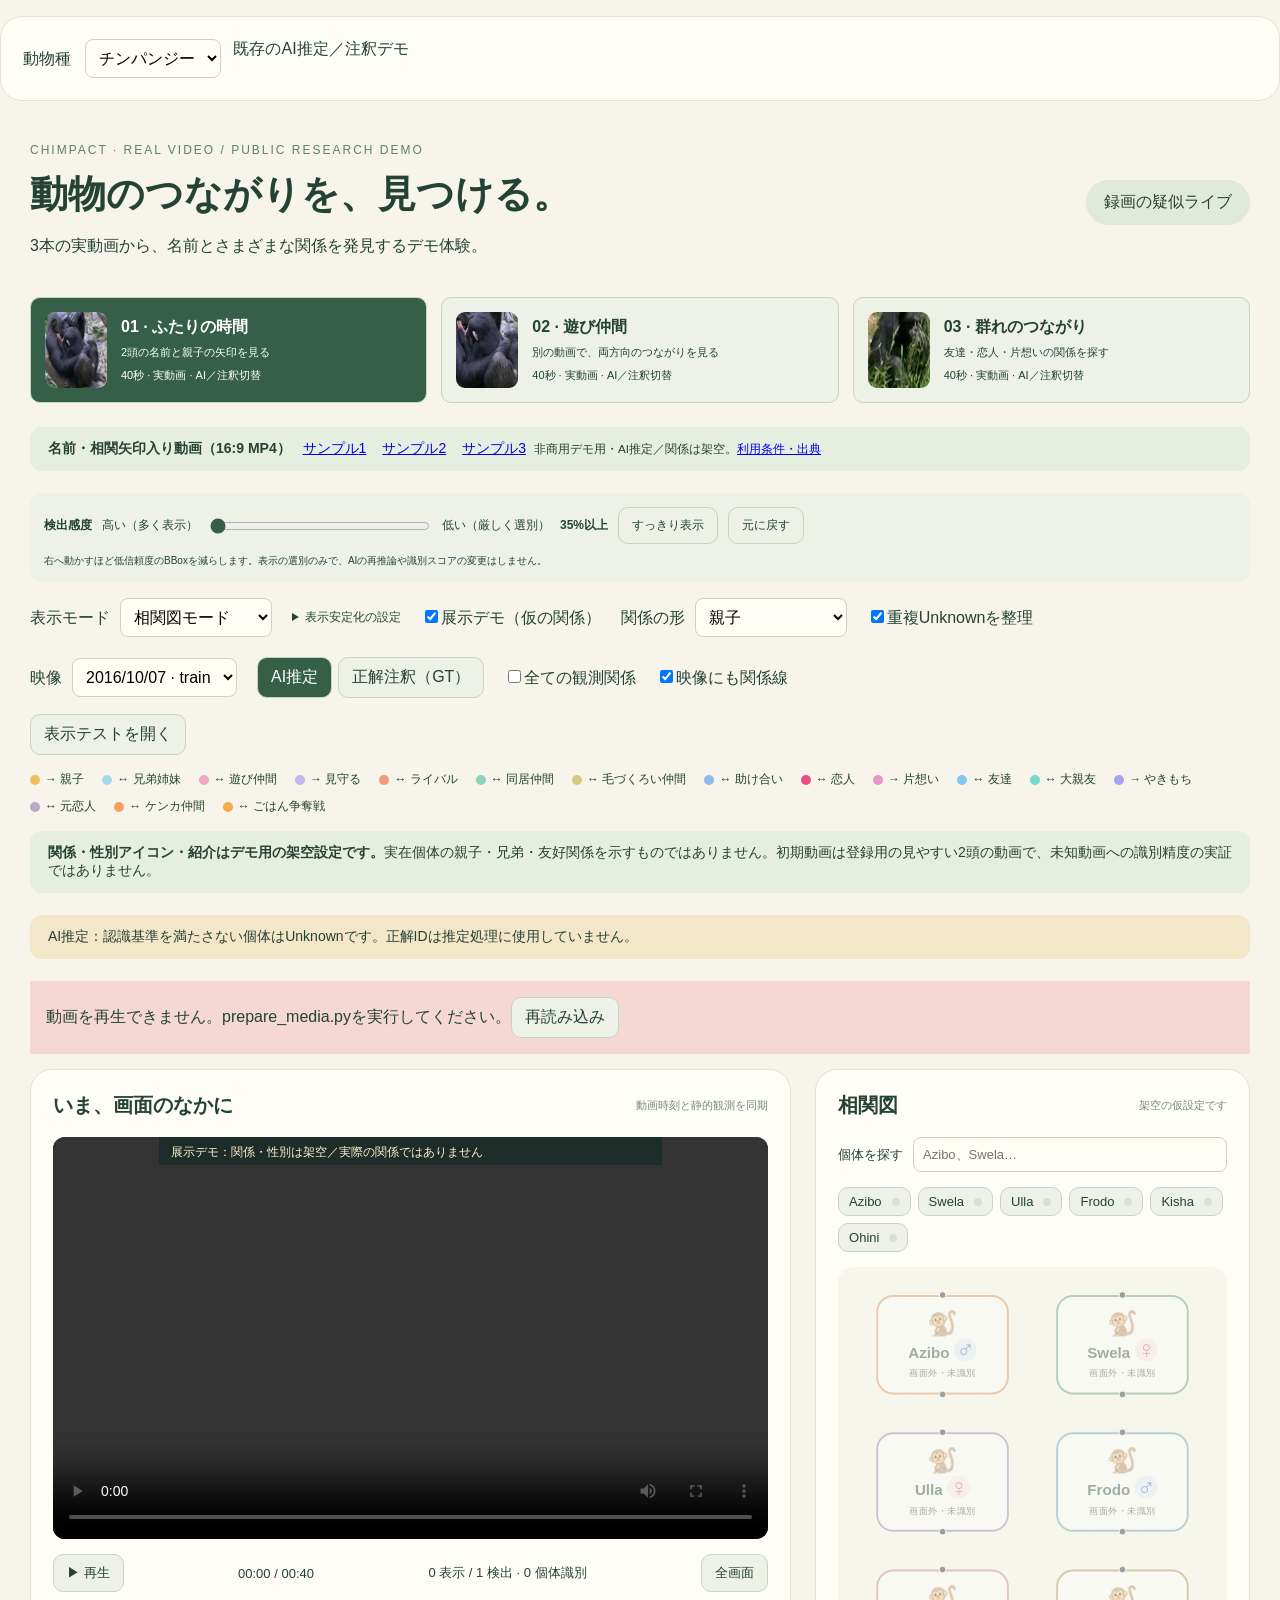
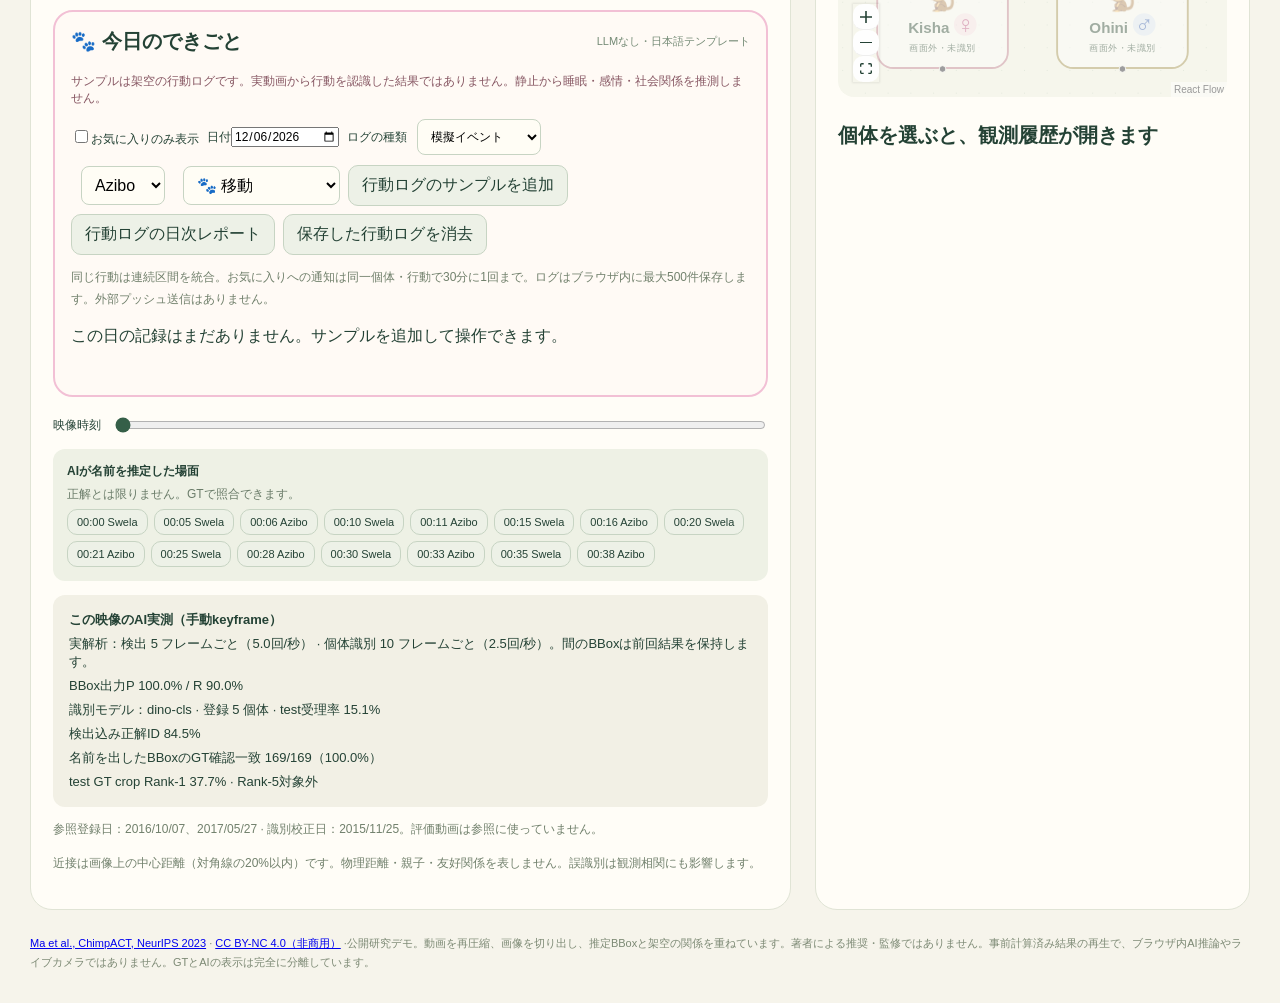
==== index.html @ 69ca7ba8 "codex(demo): add koi pigeon and pig ground-truth video viewers" ====
<!doctype html>
<html lang="ja">
  <head>
    <meta charset="UTF-8" />
    <meta name="viewport" content="width=device-width, initial-scale=1.0" />
    <title>動物のつながり — 実映像検証</title>
    <script type="module" crossorigin src="./assets/index-CNUSP3Yk.js"></script>
    <link rel="stylesheet" crossorigin href="./assets/index-DihalOqw.css">
  </head>
  <body>
    <div id="root"></div>
  </body>
</html>
---- assets/index-DihalOqw.css ----
.react-flow{direction:ltr;--xy-edge-stroke-default: #b1b1b7;--xy-edge-stroke-width-default: 1;--xy-edge-stroke-selected-default: #555;--xy-connectionline-stroke-default: #b1b1b7;--xy-connectionline-stroke-width-default: 1;--xy-attribution-background-color-default: rgba(255, 255, 255, .5);--xy-minimap-background-color-default: #fff;--xy-minimap-mask-background-color-default: rgba(240, 240, 240, .6);--xy-minimap-mask-stroke-color-default: transparent;--xy-minimap-mask-stroke-width-default: 1;--xy-minimap-node-background-color-default: #e2e2e2;--xy-minimap-node-stroke-color-default: transparent;--xy-minimap-node-stroke-width-default: 2;--xy-background-color-default: transparent;--xy-background-pattern-dots-color-default: #91919a;--xy-background-pattern-lines-color-default: #eee;--xy-background-pattern-cross-color-default: #e2e2e2;background-color:var(--xy-background-color, var(--xy-background-color-default));--xy-node-color-default: inherit;--xy-node-border-default: 1px solid #1a192b;--xy-node-background-color-default: #fff;--xy-node-group-background-color-default: rgba(240, 240, 240, .25);--xy-node-boxshadow-hover-default: 0 1px 4px 1px rgba(0, 0, 0, .08);--xy-node-boxshadow-selected-default: 0 0 0 .5px #1a192b;--xy-node-border-radius-default: 3px;--xy-handle-background-color-default: #1a192b;--xy-handle-border-color-default: #fff;--xy-selection-background-color-default: rgba(0, 89, 220, .08);--xy-selection-border-default: 1px dotted rgba(0, 89, 220, .8);--xy-controls-button-background-color-default: #fefefe;--xy-controls-button-background-color-hover-default: #f4f4f4;--xy-controls-button-color-default: inherit;--xy-controls-button-color-hover-default: inherit;--xy-controls-button-border-color-default: #eee;--xy-controls-box-shadow-default: 0 0 2px 1px rgba(0, 0, 0, .08);--xy-edge-label-background-color-default: #ffffff;--xy-edge-label-color-default: inherit;--xy-resize-background-color-default: #3367d9}.react-flow.dark{--xy-edge-stroke-default: #3e3e3e;--xy-edge-stroke-width-default: 1;--xy-edge-stroke-selected-default: #727272;--xy-connectionline-stroke-default: #b1b1b7;--xy-connectionline-stroke-width-default: 1;--xy-attribution-background-color-default: rgba(150, 150, 150, .25);--xy-minimap-background-color-default: #141414;--xy-minimap-mask-background-color-default: rgba(60, 60, 60, .6);--xy-minimap-mask-stroke-color-default: transparent;--xy-minimap-mask-stroke-width-default: 1;--xy-minimap-node-background-color-default: #2b2b2b;--xy-minimap-node-stroke-color-default: transparent;--xy-minimap-node-stroke-width-default: 2;--xy-background-color-default: #141414;--xy-background-pattern-dots-color-default: #555;--xy-background-pattern-lines-color-default: #333;--xy-background-pattern-cross-color-default: #333;--xy-node-color-default: #f8f8f8;--xy-node-border-default: 1px solid #3c3c3c;--xy-node-background-color-default: #1e1e1e;--xy-node-group-background-color-default: rgba(240, 240, 240, .25);--xy-node-boxshadow-hover-default: 0 1px 4px 1px rgba(255, 255, 255, .08);--xy-node-boxshadow-selected-default: 0 0 0 .5px #999;--xy-handle-background-color-default: #bebebe;--xy-handle-border-color-default: #1e1e1e;--xy-selection-background-color-default: rgba(200, 200, 220, .08);--xy-selection-border-default: 1px dotted rgba(200, 200, 220, .8);--xy-controls-button-background-color-default: #2b2b2b;--xy-controls-button-background-color-hover-default: #3e3e3e;--xy-controls-button-color-default: #f8f8f8;--xy-controls-button-color-hover-default: #fff;--xy-controls-button-border-color-default: #5b5b5b;--xy-controls-box-shadow-default: 0 0 2px 1px rgba(0, 0, 0, .08);--xy-edge-label-background-color-default: #141414;--xy-edge-label-color-default: #f8f8f8}.react-flow__background{background-color:var(--xy-background-color-props, var(--xy-background-color, var(--xy-background-color-default)));pointer-events:none;z-index:-1}.react-flow__container{position:absolute;width:100%;height:100%;top:0;left:0}.react-flow__pane{z-index:1;touch-action:none}.react-flow__pane.draggable{cursor:grab}.react-flow__pane.dragging{cursor:grabbing}.react-flow__pane.selection{cursor:pointer}.react-flow__viewport{transform-origin:0 0;z-index:2;pointer-events:none}.react-flow__renderer{z-index:4}.react-flow__selection{z-index:6}.react-flow__nodesselection-rect:focus,.react-flow__nodesselection-rect:focus-visible{outline:none}.react-flow__edge-path{stroke:var(--xy-edge-stroke, var(--xy-edge-stroke-default));stroke-width:var(--xy-edge-stroke-width, var(--xy-edge-stroke-width-default));fill:none}.react-flow__connection-path{stroke:var(--xy-connectionline-stroke, var(--xy-connectionline-stroke-default));stroke-width:var(--xy-connectionline-stroke-width, var(--xy-connectionline-stroke-width-default));fill:none}.react-flow .react-flow__edges{position:absolute}.react-flow .react-flow__edges svg{overflow:visible;position:absolute;pointer-events:none}.react-flow__edge{pointer-events:visibleStroke}.react-flow__edge.selectable{cursor:pointer}.react-flow__edge.animated path{stroke-dasharray:5;animation:dashdraw .5s linear infinite}.react-flow__edge.animated path.react-flow__edge-interaction{stroke-dasharray:none;animation:none}.react-flow__edge.inactive{pointer-events:none}.react-flow__edge.selected,.react-flow__edge:focus,.react-flow__edge:focus-visible{outline:none}.react-flow__edge.selected .react-flow__edge-path,.react-flow__edge.selectable:focus .react-flow__edge-path,.react-flow__edge.selectable:focus-visible .react-flow__edge-path{stroke:var(--xy-edge-stroke-selected, var(--xy-edge-stroke-selected-default))}.react-flow__edge-textwrapper{pointer-events:all}.react-flow__edge .react-flow__edge-text{pointer-events:none;-webkit-user-select:none;-moz-user-select:none;user-select:none}.react-flow__arrowhead polyline{stroke:var(--xy-edge-stroke, var(--xy-edge-stroke-default))}.react-flow__arrowhead polyline.arrowclosed{fill:var(--xy-edge-stroke, var(--xy-edge-stroke-default))}.react-flow__connection{pointer-events:none}.react-flow__connection .animated{stroke-dasharray:5;animation:dashdraw .5s linear infinite}svg.react-flow__connectionline{z-index:1001;overflow:visible;position:absolute}.react-flow__nodes{pointer-events:none;transform-origin:0 0}.react-flow__node{position:absolute;-webkit-user-select:none;-moz-user-select:none;user-select:none;pointer-events:all;transform-origin:0 0;box-sizing:border-box;cursor:default}.react-flow__node.selectable{cursor:pointer}.react-flow__node.draggable{cursor:grab;pointer-events:all}.react-flow__node.draggable.dragging{cursor:grabbing}.react-flow__nodesselection{z-index:3;transform-origin:left top;pointer-events:none}.react-flow__nodesselection-rect{position:absolute;pointer-events:all;cursor:grab}.react-flow__handle{position:absolute;pointer-events:none;min-width:5px;min-height:5px;width:6px;height:6px;background-color:var(--xy-handle-background-color, var(--xy-handle-background-color-default));border:1px solid var(--xy-handle-border-color, var(--xy-handle-border-color-default));border-radius:100%}.react-flow__handle.connectingfrom{pointer-events:all}.react-flow__handle.connectionindicator{pointer-events:all;cursor:crosshair}.react-flow__handle-bottom{top:auto;left:50%;bottom:0;transform:translate(-50%,50%)}.react-flow__handle-top{top:0;left:50%;transform:translate(-50%,-50%)}.react-flow__handle-left{top:50%;left:0;transform:translate(-50%,-50%)}.react-flow__handle-right{top:50%;right:0;transform:translate(50%,-50%)}.react-flow__edgeupdater{cursor:move;pointer-events:all}.react-flow__pane.selection .react-flow__panel{pointer-events:none}.react-flow__panel{position:absolute;z-index:5;margin:15px}.react-flow__panel.top{top:0}.react-flow__panel.bottom{bottom:0}.react-flow__panel.top.center,.react-flow__panel.bottom.center{left:50%;transform:translate(-15px) translate(-50%)}.react-flow__panel.left{left:0}.react-flow__panel.right{right:0}.react-flow__panel.left.center,.react-flow__panel.right.center{top:50%;transform:translateY(-15px) translateY(-50%)}.react-flow__attribution{font-size:10px;background:var(--xy-attribution-background-color, var(--xy-attribution-background-color-default));padding:2px 3px;margin:0}.react-flow__attribution a{text-decoration:none;color:#999}@keyframes dashdraw{0%{stroke-dashoffset:10}}.react-flow__edgelabel-renderer{position:absolute;width:100%;height:100%;pointer-events:none;-webkit-user-select:none;-moz-user-select:none;user-select:none;left:0;top:0}.react-flow__viewport-portal{position:absolute;width:100%;height:100%;left:0;top:0;-webkit-user-select:none;-moz-user-select:none;user-select:none}.react-flow__minimap{background:var( --xy-minimap-background-color-props, var(--xy-minimap-background-color, var(--xy-minimap-background-color-default)) )}.react-flow__minimap-svg{display:block}.react-flow__minimap-mask{fill:var( --xy-minimap-mask-background-color-props, var(--xy-minimap-mask-background-color, var(--xy-minimap-mask-background-color-default)) );stroke:var( --xy-minimap-mask-stroke-color-props, var(--xy-minimap-mask-stroke-color, var(--xy-minimap-mask-stroke-color-default)) );stroke-width:var( --xy-minimap-mask-stroke-width-props, var(--xy-minimap-mask-stroke-width, var(--xy-minimap-mask-stroke-width-default)) )}.react-flow__minimap-node{fill:var( --xy-minimap-node-background-color-props, var(--xy-minimap-node-background-color, var(--xy-minimap-node-background-color-default)) );stroke:var( --xy-minimap-node-stroke-color-props, var(--xy-minimap-node-stroke-color, var(--xy-minimap-node-stroke-color-default)) );stroke-width:var( --xy-minimap-node-stroke-width-props, var(--xy-minimap-node-stroke-width, var(--xy-minimap-node-stroke-width-default)) )}.react-flow__background-pattern.dots{fill:var( --xy-background-pattern-color-props, var(--xy-background-pattern-color, var(--xy-background-pattern-dots-color-default)) )}.react-flow__background-pattern.lines{stroke:var( --xy-background-pattern-color-props, var(--xy-background-pattern-color, var(--xy-background-pattern-lines-color-default)) )}.react-flow__background-pattern.cross{stroke:var( --xy-background-pattern-color-props, var(--xy-background-pattern-color, var(--xy-background-pattern-cross-color-default)) )}.react-flow__controls{display:flex;flex-direction:column;box-shadow:var(--xy-controls-box-shadow, var(--xy-controls-box-shadow-default))}.react-flow__controls.horizontal{flex-direction:row}.react-flow__controls-button{display:flex;justify-content:center;align-items:center;height:26px;width:26px;padding:4px;border:none;background:var(--xy-controls-button-background-color, var(--xy-controls-button-background-color-default));border-bottom:1px solid var( --xy-controls-button-border-color-props, var(--xy-controls-button-border-color, var(--xy-controls-button-border-color-default)) );color:var( --xy-controls-button-color-props, var(--xy-controls-button-color, var(--xy-controls-button-color-default)) );cursor:pointer;-webkit-user-select:none;-moz-user-select:none;user-select:none}.react-flow__controls-button svg{width:100%;max-width:12px;max-height:12px;fill:currentColor}.react-flow__edge.updating .react-flow__edge-path{stroke:#777}.react-flow__edge-text{font-size:10px}.react-flow__node.selectable:focus,.react-flow__node.selectable:focus-visible{outline:none}.react-flow__node-input,.react-flow__node-default,.react-flow__node-output,.react-flow__node-group{padding:10px;border-radius:var(--xy-node-border-radius, var(--xy-node-border-radius-default));width:150px;font-size:12px;color:var(--xy-node-color, var(--xy-node-color-default));text-align:center;border:var(--xy-node-border, var(--xy-node-border-default));background-color:var(--xy-node-background-color, var(--xy-node-background-color-default))}.react-flow__node-input.selectable:hover,.react-flow__node-default.selectable:hover,.react-flow__node-output.selectable:hover,.react-flow__node-group.selectable:hover{box-shadow:var(--xy-node-boxshadow-hover, var(--xy-node-boxshadow-hover-default))}.react-flow__node-input.selectable.selected,.react-flow__node-input.selectable:focus,.react-flow__node-input.selectable:focus-visible,.react-flow__node-default.selectable.selected,.react-flow__node-default.selectable:focus,.react-flow__node-default.selectable:focus-visible,.react-flow__node-output.selectable.selected,.react-flow__node-output.selectable:focus,.react-flow__node-output.selectable:focus-visible,.react-flow__node-group.selectable.selected,.react-flow__node-group.selectable:focus,.react-flow__node-group.selectable:focus-visible{box-shadow:var(--xy-node-boxshadow-selected, var(--xy-node-boxshadow-selected-default))}.react-flow__node-group{background-color:var(--xy-node-group-background-color, var(--xy-node-group-background-color-default))}.react-flow__nodesselection-rect,.react-flow__selection{background:var(--xy-selection-background-color, var(--xy-selection-background-color-default));border:var(--xy-selection-border, var(--xy-selection-border-default))}.react-flow__nodesselection-rect:focus,.react-flow__nodesselection-rect:focus-visible,.react-flow__selection:focus,.react-flow__selection:focus-visible{outline:none}.react-flow__controls-button:hover{background:var( --xy-controls-button-background-color-hover-props, var(--xy-controls-button-background-color-hover, var(--xy-controls-button-background-color-hover-default)) );color:var( --xy-controls-button-color-hover-props, var(--xy-controls-button-color-hover, var(--xy-controls-button-color-hover-default)) )}.react-flow__controls-button:disabled{pointer-events:none}.react-flow__controls-button:disabled svg{fill-opacity:.4}.react-flow__controls-button:last-child{border-bottom:none}.react-flow__controls.horizontal .react-flow__controls-button{border-bottom:none;border-right:1px solid var( --xy-controls-button-border-color-props, var(--xy-controls-button-border-color, var(--xy-controls-button-border-color-default)) )}.react-flow__controls.horizontal .react-flow__controls-button:last-child{border-right:none}.react-flow__resize-control{position:absolute}.react-flow__resize-control.left,.react-flow__resize-control.right{cursor:ew-resize}.react-flow__resize-control.top,.react-flow__resize-control.bottom{cursor:ns-resize}.react-flow__resize-control.top.left,.react-flow__resize-control.bottom.right{cursor:nwse-resize}.react-flow__resize-control.bottom.left,.react-flow__resize-control.top.right{cursor:nesw-resize}.react-flow__resize-control.handle{width:5px;height:5px;border:1px solid #fff;border-radius:1px;background-color:var(--xy-resize-background-color, var(--xy-resize-background-color-default));translate:-50% -50%}.react-flow__resize-control.handle.left{left:0;top:50%}.react-flow__resize-control.handle.right{left:100%;top:50%}.react-flow__resize-control.handle.top{left:50%;top:0}.react-flow__resize-control.handle.bottom{left:50%;top:100%}.react-flow__resize-control.handle.top.left,.react-flow__resize-control.handle.bottom.left{left:0}.react-flow__resize-control.handle.top.right,.react-flow__resize-control.handle.bottom.right{left:100%}.react-flow__resize-control.line{border-color:var(--xy-resize-background-color, var(--xy-resize-background-color-default));border-width:0;border-style:solid}.react-flow__resize-control.line.left,.react-flow__resize-control.line.right{width:1px;transform:translate(-50%);top:0;height:100%}.react-flow__resize-control.line.left{left:0;border-left-width:1px}.react-flow__resize-control.line.right{left:100%;border-right-width:1px}.react-flow__resize-control.line.top,.react-flow__resize-control.line.bottom{height:1px;transform:translateY(-50%);left:0;width:100%}.react-flow__resize-control.line.top{top:0;border-top-width:1px}.react-flow__resize-control.line.bottom{border-bottom-width:1px;top:100%}.react-flow__edge-textbg{fill:var(--xy-edge-label-background-color, var(--xy-edge-label-background-color-default))}.react-flow__edge-text{fill:var(--xy-edge-label-color, var(--xy-edge-label-color-default))}:root{font-family:Noto Sans JP,Hiragino Kaku Gothic ProN,sans-serif;color:#244235;background:#f6f4eb}body{margin:0}.species-switch{max-width:1440px;margin:16px auto 0;padding:12px;display:flex;flex-wrap:wrap;gap:12px;box-sizing:border-box}.dataset-reference{max-width:100%;max-height:180px;object-fit:contain;border-radius:12px}.sensitivity{display:flex;align-items:center;flex-wrap:wrap;gap:10px;padding:14px;margin-bottom:16px;background:#edf1e7;border-radius:12px;font-size:12px}.sensitivity label{font-weight:700}.sensitivity input{width:min(220px,45vw);accent-color:#355f48}.sensitivity output{font-weight:700}.sensitivity small{flex-basis:100%}.sex-icon{display:inline-flex;justify-content:center;align-items:center;width:24px;height:24px;margin-left:5px;border-radius:50%;font-size:19px;font-weight:800}.sex-icon.male{color:#355fbc;background:#e2ecff}.sex-icon.female{color:#bf4d86;background:#fce6f0}.demo-character{display:flex;align-items:center;gap:10px}.sample-gallery{display:grid;grid-template-columns:repeat(3,minmax(0,1fr));gap:14px;margin-bottom:24px}.sample-card{display:flex;align-items:center;gap:14px;text-align:left;padding:14px;min-width:0}.sample-card img{width:62px;height:76px;object-fit:cover;border-radius:9px}.sample-card span{display:grid;gap:6px}.sample-card small{font-size:11px;line-height:1.5}.relation-legend{display:flex;flex-wrap:wrap;gap:10px 18px;margin-bottom:16px;font-size:12px}.relation-legend span{display:inline-flex;align-items:center;gap:5px}.relation-legend i{width:10px;height:10px;border-radius:50%}@media(max-width:700px){.sample-gallery{grid-template-columns:1fr}.sample-card img{width:48px;height:56px}}main{max-width:1600px;margin:auto;padding:30px}header{display:flex;justify-content:space-between;align-items:center;margin-bottom:24px}h1{font-size:clamp(24px,3vw,38px);margin:8px 0}.eyebrow{font-size:12px;letter-spacing:2px;color:#60816b}.badge{background:#e1e9d9;padding:12px 18px;border-radius:30px;white-space:nowrap}button,input,select{font:inherit}button{cursor:pointer;background:#edf1e7;border:1px solid #c7d4c3;border-radius:10px;padding:9px 13px;color:#244235}button[aria-pressed=true]{background:#355f48;color:#fff}.toolbar{display:flex;flex-wrap:wrap;align-items:center;gap:20px;margin-bottom:16px}select,.search input{padding:9px;border:1px solid #c7d4c3;border-radius:8px;background:#fffdf5;margin-left:10px}.segmented{display:flex;gap:6px}.notice{padding:13px 18px;border-radius:12px;background:#e6eedf;margin-bottom:22px;font-size:14px}.notice.warning{background:#f4e6c8}.error{background:#f5d8d2;padding:16px;margin-bottom:15px}.workspace{display:grid;grid-template-columns:minmax(0,1.75fr) minmax(340px,1fr);gap:24px}.panel{background:#fffdf7;border:1px solid #e0e4d5;border-radius:22px;padding:22px;overflow:hidden}.section-heading{display:flex;justify-content:space-between;align-items:center;gap:10px;margin-bottom:18px}.section-heading h2{font-size:20px;margin:0}.section-heading span{font-size:11px;color:#758b76}.stage{position:relative;width:100%;border-radius:12px;overflow:hidden;background:#172c22}.stage video{display:block;width:100%;height:100%;object-fit:contain}.stage .overlay{position:absolute;inset:0;width:100%;height:100%;pointer-events:none}.overlay .bbox{pointer-events:all;cursor:pointer}.stage .animal-telop,.stage .tracking-diagnostics,.stage .relationship-telop{font-family:Hiragino Maru Gothic ProN,BIZ UDGothic,Yu Gothic,sans-serif;font-weight:900;paint-order:stroke fill;stroke-linejoin:round;stroke-linecap:round}.stage .animal-tagline{font-weight:800}.display-settings{max-width:100%;font-size:12px}.display-playground{margin:16px 0}.behavior-feed{margin:18px 0;padding:16px;border:2px solid #f2c0d5;border-radius:20px;background:#fffaf5}.behavior-controls,.behavior-row-heading{display:flex;flex-wrap:wrap;align-items:center;gap:8px;margin:10px 0}.behavior-controls label{font-size:12px}.behavior-controls select,.behavior-controls input[type=date]{max-width:100%;box-sizing:border-box}.behavior-log{padding:0;list-style:none;max-height:420px;overflow:auto}.behavior-log li{display:grid;grid-template-columns:36px minmax(0,1fr);gap:10px;padding:12px 0;border-bottom:1px solid #eddce3}.behavior-icon{font-size:25px}.behavior-row-heading{font-size:11px;color:#617072}.behavior-log .behavior-message{display:block;text-align:left;border:0;background:transparent;padding:4px 0;line-height:1.6;overflow-wrap:anywhere}.behavior-log small{display:block;margin:6px 0}.behavior-totals{display:flex;gap:12px;flex-wrap:wrap}.behavior-totals span{display:flex;flex-direction:column;padding:12px;border-radius:14px;background:#ffe8f0}.display-playground>p{font-size:13px}.simulation-screens{display:grid;grid-template-columns:repeat(2,minmax(0,1fr));gap:14px}.simulation-screens figure{margin:14px 0;min-width:0}.simulation-screens figcaption{font-weight:800;margin-bottom:8px}.simulation-screens svg{width:100%;height:auto}@media(max-width:640px){.simulation-screens{grid-template-columns:1fr}}.display-settings label{display:flex;justify-content:space-between;gap:12px;margin:8px 0}.display-settings input{width:65px}.stage .telop-label{transition:transform .15s ease-out}@media(prefers-reduced-motion:reduce){.stage .telop-label{transition:none}}.animal-experience{margin:12px 0;padding:14px;border:2px solid #f3b2ca;border-radius:18px;background:#fff9f3}.animal-experience button[aria-pressed=true]{color:#bc2363;background:#ffe3ef}.experience-disclaimer{font-size:12px;color:#875763}.experience-actions{display:flex;flex-wrap:wrap;gap:8px}.experience-relations{padding-left:18px;font-size:13px}.daily-report{margin-top:16px;border-top:2px dashed #ef9ebd;padding-top:16px}.activity-timeline{list-style:none;padding-left:12px;border-left:3px solid #f39bbd}.activity-timeline li{display:flex;flex-direction:column;margin:12px 0;gap:4px;font-size:13px}.activity-timeline time{font-weight:800;color:#bd2c70}.animal-toast{position:fixed;bottom:24px;left:50%;transform:translate(-50%);z-index:10000;display:flex;align-items:center;gap:12px;width:max-content;max-width:calc(100vw - 32px);box-sizing:border-box;padding:14px 18px;border:3px solid #ef83b2;border-radius:20px;background:#fff;color:#243655;box-shadow:0 8px 24px #24365533;font-weight:800}.stage:fullscreen{width:100vw;height:100vh}.stage:fullscreen video,.stage:fullscreen .overlay{position:absolute;width:min(100vw,calc(100vh * var(--video-ratio)));height:min(100vh,calc(100vw / var(--video-ratio)));inset:50% auto auto 50%;transform:translate(-50%,-50%)}.transport{display:flex;justify-content:space-between;align-items:center;margin:15px 0;font-size:13px;gap:10px}.metrics{display:flex;flex-direction:column;gap:6px;padding:16px;background:#f2f0e5;border-radius:12px;font-size:13px}.footnote{font-size:12px;line-height:1.8;color:#71806c}.search{font-size:13px;display:flex;align-items:center}.search input{min-width:0;flex:1}.animal-list{display:flex;gap:7px;flex-wrap:wrap;margin:15px 0}.animal-list button{display:flex;align-items:center;gap:10px;padding:6px 10px;font-size:13px}.animal-list i{width:8px;height:8px;border-radius:50%}.graph{height:430px;border-radius:16px;overflow:hidden;background:#f6f6ec}.animal-node{width:140px;background:#fff;border:2px solid;border-radius:18px;padding:13px;display:flex;flex-direction:column;align-items:center;opacity:.4;box-sizing:border-box}.animal-node span{font-size:26px}.animal-node small{font-size:10px;margin-top:5px}.animal-node.present{opacity:1}.animal-node.chosen{box-shadow:0 0 0 4px #d0dcba;opacity:1}.profile{margin-top:20px;font-size:13px;line-height:1.8}.profile h3{margin:0;font-size:20px}.history{border-top:1px solid #e3e5d9;padding:12px 0;display:flex;flex-direction:column}footer{font-size:11px;color:#7c8974;line-height:1.8;margin-top:24px}.recognition-timeline{background:#eef1e5;border-radius:12px;padding:14px;margin-bottom:14px;font-size:12px}.recognition-timeline>span{display:block;margin:6px 0;color:#6a7c69}.recognition-timeline>div{display:flex;flex-wrap:wrap;gap:6px}.recognition-timeline button{font-size:11px;padding:6px 9px}.identity-inspector{background:#f1ead9;border-radius:12px;padding:14px;margin-top:14px;overflow-wrap:anywhere}.reference-image{margin:12px 0;display:flex;align-items:center;gap:12px;font-size:11px;color:#7a8974}.reference-image img{width:100px;height:120px;object-fit:contain;border-radius:12px;background:#e5e9dd}.seek{display:flex;align-items:center;gap:12px;font-size:12px;margin-bottom:14px}.seek input{flex:1;min-width:0;accent-color:#355f48}@media(max-width:1050px){.workspace{grid-template-columns:1fr}header{align-items:flex-start;gap:14px}}@media(max-width:600px){main{padding:16px}.panel{padding:15px}header{flex-direction:column}.toolbar{gap:12px}.section-heading,.transport{flex-wrap:wrap}}
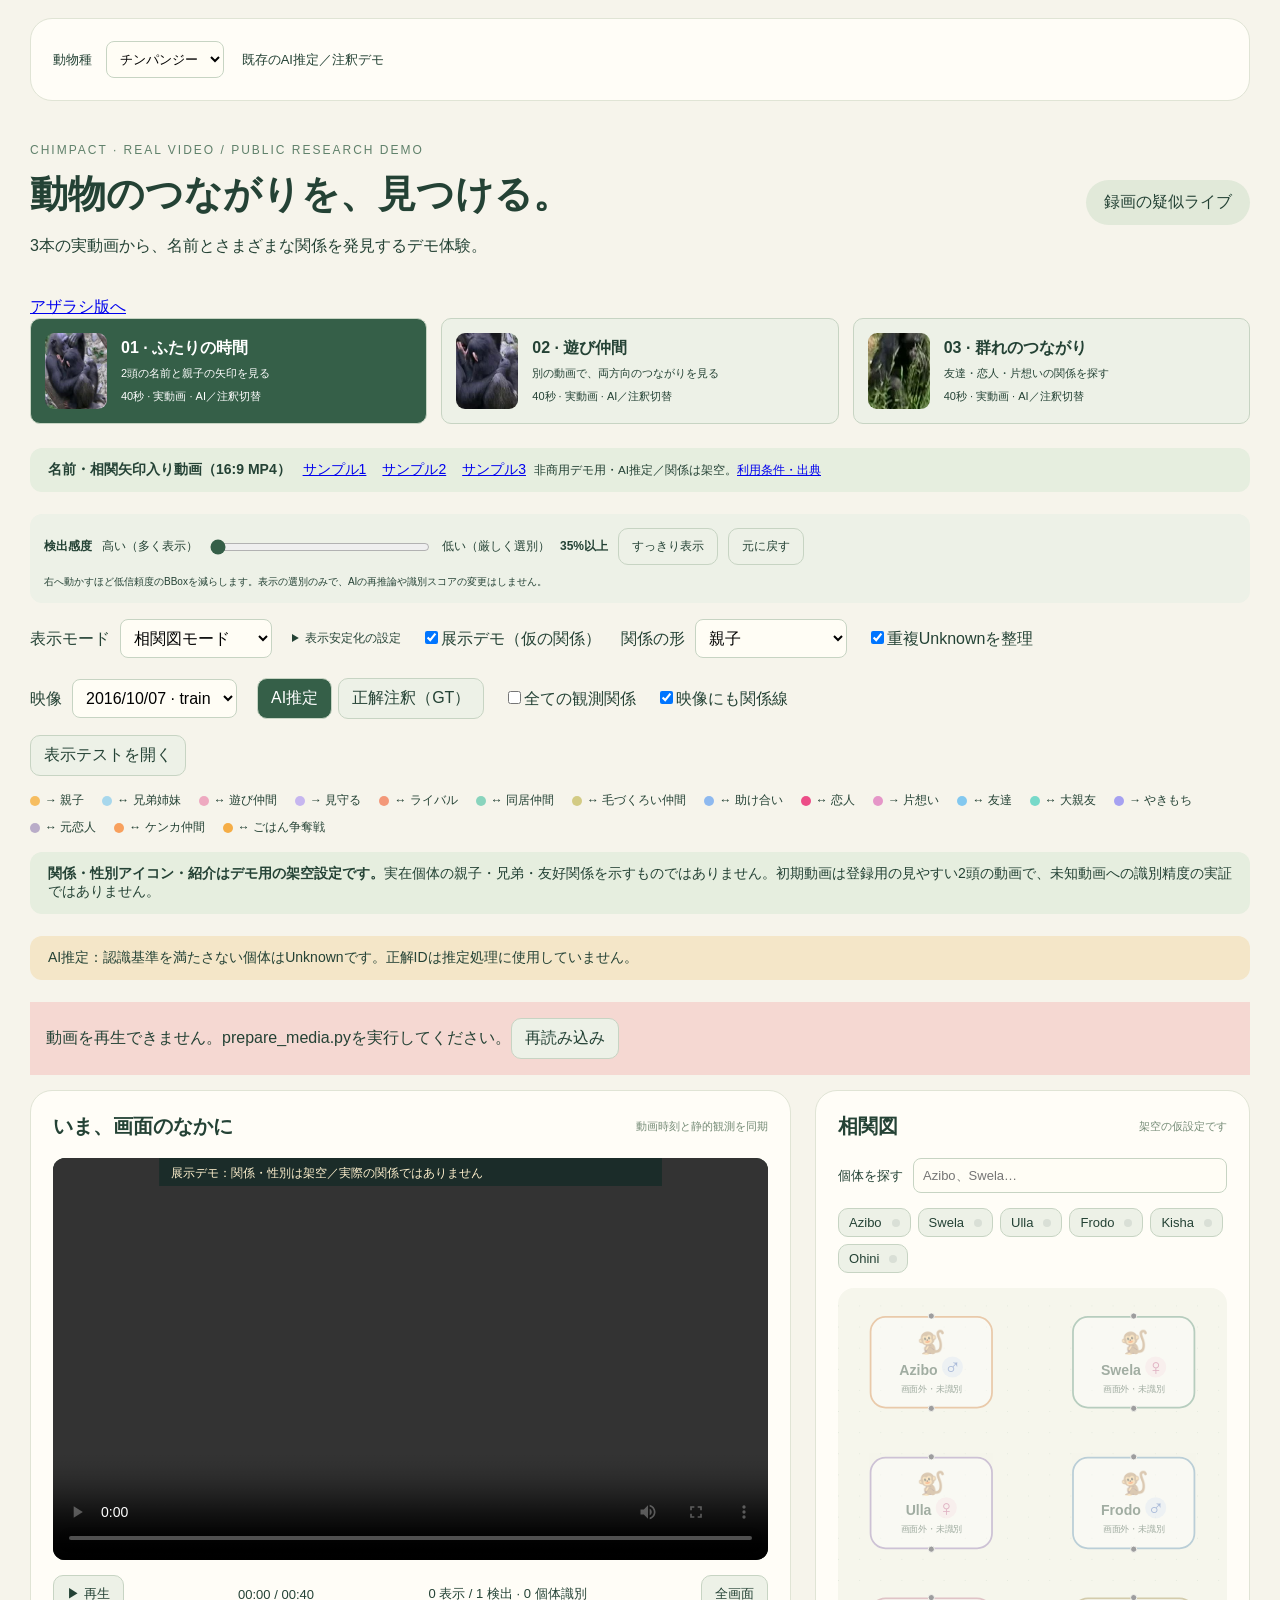
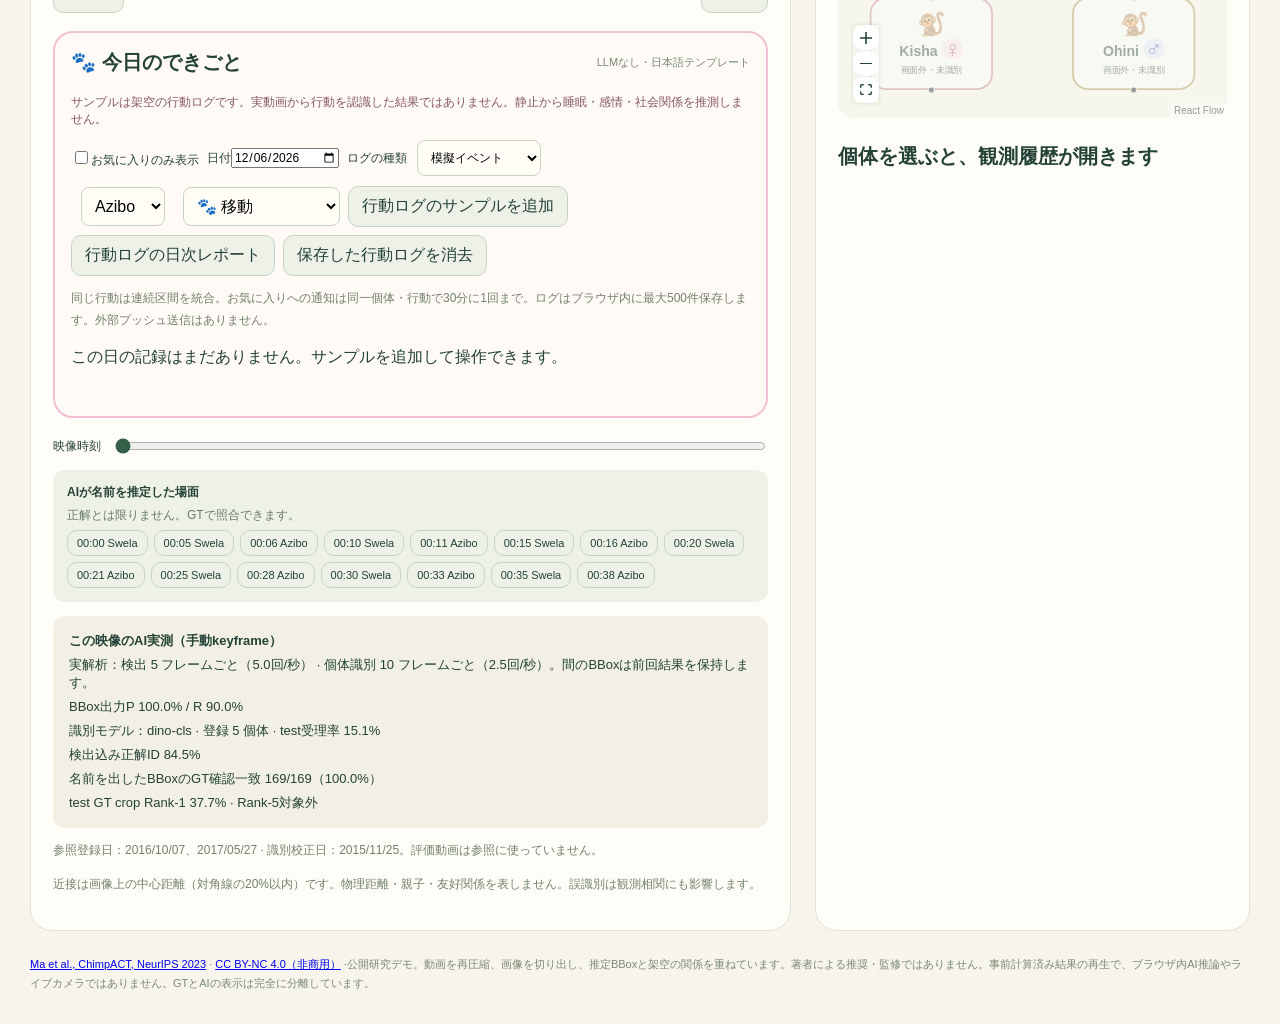
==== commit 6ad3222c: "codex(demo): unify five animal species and synchronize moving relationship graphs" ====
--- a/index.html
+++ b/index.html
@@ -4,8 +4,8 @@
     <meta charset="UTF-8" />
     <meta name="viewport" content="width=device-width, initial-scale=1.0" />
     <title>動物のつながり — 実映像検証</title>
-    <script type="module" crossorigin src="./assets/index-CNUSP3Yk.js"></script>
-    <link rel="stylesheet" crossorigin href="./assets/index-DihalOqw.css">
+    <script type="module" crossorigin src="./assets/index-K7P9pAMS.js"></script>
+    <link rel="stylesheet" crossorigin href="./assets/index-D5r33qKE.css">
   </head>
   <body>
     <div id="root"></div>
--- a/assets/index-D5r33qKE.css
+++ b/assets/index-D5r33qKE.css
@@ -0,0 +1 @@
+.react-flow{direction:ltr;--xy-edge-stroke-default: #b1b1b7;--xy-edge-stroke-width-default: 1;--xy-edge-stroke-selected-default: #555;--xy-connectionline-stroke-default: #b1b1b7;--xy-connectionline-stroke-width-default: 1;--xy-attribution-background-color-default: rgba(255, 255, 255, .5);--xy-minimap-background-color-default: #fff;--xy-minimap-mask-background-color-default: rgba(240, 240, 240, .6);--xy-minimap-mask-stroke-color-default: transparent;--xy-minimap-mask-stroke-width-default: 1;--xy-minimap-node-background-color-default: #e2e2e2;--xy-minimap-node-stroke-color-default: transparent;--xy-minimap-node-stroke-width-default: 2;--xy-background-color-default: transparent;--xy-background-pattern-dots-color-default: #91919a;--xy-background-pattern-lines-color-default: #eee;--xy-background-pattern-cross-color-default: #e2e2e2;background-color:var(--xy-background-color, var(--xy-background-color-default));--xy-node-color-default: inherit;--xy-node-border-default: 1px solid #1a192b;--xy-node-background-color-default: #fff;--xy-node-group-background-color-default: rgba(240, 240, 240, .25);--xy-node-boxshadow-hover-default: 0 1px 4px 1px rgba(0, 0, 0, .08);--xy-node-boxshadow-selected-default: 0 0 0 .5px #1a192b;--xy-node-border-radius-default: 3px;--xy-handle-background-color-default: #1a192b;--xy-handle-border-color-default: #fff;--xy-selection-background-color-default: rgba(0, 89, 220, .08);--xy-selection-border-default: 1px dotted rgba(0, 89, 220, .8);--xy-controls-button-background-color-default: #fefefe;--xy-controls-button-background-color-hover-default: #f4f4f4;--xy-controls-button-color-default: inherit;--xy-controls-button-color-hover-default: inherit;--xy-controls-button-border-color-default: #eee;--xy-controls-box-shadow-default: 0 0 2px 1px rgba(0, 0, 0, .08);--xy-edge-label-background-color-default: #ffffff;--xy-edge-label-color-default: inherit;--xy-resize-background-color-default: #3367d9}.react-flow.dark{--xy-edge-stroke-default: #3e3e3e;--xy-edge-stroke-width-default: 1;--xy-edge-stroke-selected-default: #727272;--xy-connectionline-stroke-default: #b1b1b7;--xy-connectionline-stroke-width-default: 1;--xy-attribution-background-color-default: rgba(150, 150, 150, .25);--xy-minimap-background-color-default: #141414;--xy-minimap-mask-background-color-default: rgba(60, 60, 60, .6);--xy-minimap-mask-stroke-color-default: transparent;--xy-minimap-mask-stroke-width-default: 1;--xy-minimap-node-background-color-default: #2b2b2b;--xy-minimap-node-stroke-color-default: transparent;--xy-minimap-node-stroke-width-default: 2;--xy-background-color-default: #141414;--xy-background-pattern-dots-color-default: #555;--xy-background-pattern-lines-color-default: #333;--xy-background-pattern-cross-color-default: #333;--xy-node-color-default: #f8f8f8;--xy-node-border-default: 1px solid #3c3c3c;--xy-node-background-color-default: #1e1e1e;--xy-node-group-background-color-default: rgba(240, 240, 240, .25);--xy-node-boxshadow-hover-default: 0 1px 4px 1px rgba(255, 255, 255, .08);--xy-node-boxshadow-selected-default: 0 0 0 .5px #999;--xy-handle-background-color-default: #bebebe;--xy-handle-border-color-default: #1e1e1e;--xy-selection-background-color-default: rgba(200, 200, 220, .08);--xy-selection-border-default: 1px dotted rgba(200, 200, 220, .8);--xy-controls-button-background-color-default: #2b2b2b;--xy-controls-button-background-color-hover-default: #3e3e3e;--xy-controls-button-color-default: #f8f8f8;--xy-controls-button-color-hover-default: #fff;--xy-controls-button-border-color-default: #5b5b5b;--xy-controls-box-shadow-default: 0 0 2px 1px rgba(0, 0, 0, .08);--xy-edge-label-background-color-default: #141414;--xy-edge-label-color-default: #f8f8f8}.react-flow__background{background-color:var(--xy-background-color-props, var(--xy-background-color, var(--xy-background-color-default)));pointer-events:none;z-index:-1}.react-flow__container{position:absolute;width:100%;height:100%;top:0;left:0}.react-flow__pane{z-index:1;touch-action:none}.react-flow__pane.draggable{cursor:grab}.react-flow__pane.dragging{cursor:grabbing}.react-flow__pane.selection{cursor:pointer}.react-flow__viewport{transform-origin:0 0;z-index:2;pointer-events:none}.react-flow__renderer{z-index:4}.react-flow__selection{z-index:6}.react-flow__nodesselection-rect:focus,.react-flow__nodesselection-rect:focus-visible{outline:none}.react-flow__edge-path{stroke:var(--xy-edge-stroke, var(--xy-edge-stroke-default));stroke-width:var(--xy-edge-stroke-width, var(--xy-edge-stroke-width-default));fill:none}.react-flow__connection-path{stroke:var(--xy-connectionline-stroke, var(--xy-connectionline-stroke-default));stroke-width:var(--xy-connectionline-stroke-width, var(--xy-connectionline-stroke-width-default));fill:none}.react-flow .react-flow__edges{position:absolute}.react-flow .react-flow__edges svg{overflow:visible;position:absolute;pointer-events:none}.react-flow__edge{pointer-events:visibleStroke}.react-flow__edge.selectable{cursor:pointer}.react-flow__edge.animated path{stroke-dasharray:5;animation:dashdraw .5s linear infinite}.react-flow__edge.animated path.react-flow__edge-interaction{stroke-dasharray:none;animation:none}.react-flow__edge.inactive{pointer-events:none}.react-flow__edge.selected,.react-flow__edge:focus,.react-flow__edge:focus-visible{outline:none}.react-flow__edge.selected .react-flow__edge-path,.react-flow__edge.selectable:focus .react-flow__edge-path,.react-flow__edge.selectable:focus-visible .react-flow__edge-path{stroke:var(--xy-edge-stroke-selected, var(--xy-edge-stroke-selected-default))}.react-flow__edge-textwrapper{pointer-events:all}.react-flow__edge .react-flow__edge-text{pointer-events:none;-webkit-user-select:none;-moz-user-select:none;user-select:none}.react-flow__arrowhead polyline{stroke:var(--xy-edge-stroke, var(--xy-edge-stroke-default))}.react-flow__arrowhead polyline.arrowclosed{fill:var(--xy-edge-stroke, var(--xy-edge-stroke-default))}.react-flow__connection{pointer-events:none}.react-flow__connection .animated{stroke-dasharray:5;animation:dashdraw .5s linear infinite}svg.react-flow__connectionline{z-index:1001;overflow:visible;position:absolute}.react-flow__nodes{pointer-events:none;transform-origin:0 0}.react-flow__node{position:absolute;-webkit-user-select:none;-moz-user-select:none;user-select:none;pointer-events:all;transform-origin:0 0;box-sizing:border-box;cursor:default}.react-flow__node.selectable{cursor:pointer}.react-flow__node.draggable{cursor:grab;pointer-events:all}.react-flow__node.draggable.dragging{cursor:grabbing}.react-flow__nodesselection{z-index:3;transform-origin:left top;pointer-events:none}.react-flow__nodesselection-rect{position:absolute;pointer-events:all;cursor:grab}.react-flow__handle{position:absolute;pointer-events:none;min-width:5px;min-height:5px;width:6px;height:6px;background-color:var(--xy-handle-background-color, var(--xy-handle-background-color-default));border:1px solid var(--xy-handle-border-color, var(--xy-handle-border-color-default));border-radius:100%}.react-flow__handle.connectingfrom{pointer-events:all}.react-flow__handle.connectionindicator{pointer-events:all;cursor:crosshair}.react-flow__handle-bottom{top:auto;left:50%;bottom:0;transform:translate(-50%,50%)}.react-flow__handle-top{top:0;left:50%;transform:translate(-50%,-50%)}.react-flow__handle-left{top:50%;left:0;transform:translate(-50%,-50%)}.react-flow__handle-right{top:50%;right:0;transform:translate(50%,-50%)}.react-flow__edgeupdater{cursor:move;pointer-events:all}.react-flow__pane.selection .react-flow__panel{pointer-events:none}.react-flow__panel{position:absolute;z-index:5;margin:15px}.react-flow__panel.top{top:0}.react-flow__panel.bottom{bottom:0}.react-flow__panel.top.center,.react-flow__panel.bottom.center{left:50%;transform:translate(-15px) translate(-50%)}.react-flow__panel.left{left:0}.react-flow__panel.right{right:0}.react-flow__panel.left.center,.react-flow__panel.right.center{top:50%;transform:translateY(-15px) translateY(-50%)}.react-flow__attribution{font-size:10px;background:var(--xy-attribution-background-color, var(--xy-attribution-background-color-default));padding:2px 3px;margin:0}.react-flow__attribution a{text-decoration:none;color:#999}@keyframes dashdraw{0%{stroke-dashoffset:10}}.react-flow__edgelabel-renderer{position:absolute;width:100%;height:100%;pointer-events:none;-webkit-user-select:none;-moz-user-select:none;user-select:none;left:0;top:0}.react-flow__viewport-portal{position:absolute;width:100%;height:100%;left:0;top:0;-webkit-user-select:none;-moz-user-select:none;user-select:none}.react-flow__minimap{background:var( --xy-minimap-background-color-props, var(--xy-minimap-background-color, var(--xy-minimap-background-color-default)) )}.react-flow__minimap-svg{display:block}.react-flow__minimap-mask{fill:var( --xy-minimap-mask-background-color-props, var(--xy-minimap-mask-background-color, var(--xy-minimap-mask-background-color-default)) );stroke:var( --xy-minimap-mask-stroke-color-props, var(--xy-minimap-mask-stroke-color, var(--xy-minimap-mask-stroke-color-default)) );stroke-width:var( --xy-minimap-mask-stroke-width-props, var(--xy-minimap-mask-stroke-width, var(--xy-minimap-mask-stroke-width-default)) )}.react-flow__minimap-node{fill:var( --xy-minimap-node-background-color-props, var(--xy-minimap-node-background-color, var(--xy-minimap-node-background-color-default)) );stroke:var( --xy-minimap-node-stroke-color-props, var(--xy-minimap-node-stroke-color, var(--xy-minimap-node-stroke-color-default)) );stroke-width:var( --xy-minimap-node-stroke-width-props, var(--xy-minimap-node-stroke-width, var(--xy-minimap-node-stroke-width-default)) )}.react-flow__background-pattern.dots{fill:var( --xy-background-pattern-color-props, var(--xy-background-pattern-color, var(--xy-background-pattern-dots-color-default)) )}.react-flow__background-pattern.lines{stroke:var( --xy-background-pattern-color-props, var(--xy-background-pattern-color, var(--xy-background-pattern-lines-color-default)) )}.react-flow__background-pattern.cross{stroke:var( --xy-background-pattern-color-props, var(--xy-background-pattern-color, var(--xy-background-pattern-cross-color-default)) )}.react-flow__controls{display:flex;flex-direction:column;box-shadow:var(--xy-controls-box-shadow, var(--xy-controls-box-shadow-default))}.react-flow__controls.horizontal{flex-direction:row}.react-flow__controls-button{display:flex;justify-content:center;align-items:center;height:26px;width:26px;padding:4px;border:none;background:var(--xy-controls-button-background-color, var(--xy-controls-button-background-color-default));border-bottom:1px solid var( --xy-controls-button-border-color-props, var(--xy-controls-button-border-color, var(--xy-controls-button-border-color-default)) );color:var( --xy-controls-button-color-props, var(--xy-controls-button-color, var(--xy-controls-button-color-default)) );cursor:pointer;-webkit-user-select:none;-moz-user-select:none;user-select:none}.react-flow__controls-button svg{width:100%;max-width:12px;max-height:12px;fill:currentColor}.react-flow__edge.updating .react-flow__edge-path{stroke:#777}.react-flow__edge-text{font-size:10px}.react-flow__node.selectable:focus,.react-flow__node.selectable:focus-visible{outline:none}.react-flow__node-input,.react-flow__node-default,.react-flow__node-output,.react-flow__node-group{padding:10px;border-radius:var(--xy-node-border-radius, var(--xy-node-border-radius-default));width:150px;font-size:12px;color:var(--xy-node-color, var(--xy-node-color-default));text-align:center;border:var(--xy-node-border, var(--xy-node-border-default));background-color:var(--xy-node-background-color, var(--xy-node-background-color-default))}.react-flow__node-input.selectable:hover,.react-flow__node-default.selectable:hover,.react-flow__node-output.selectable:hover,.react-flow__node-group.selectable:hover{box-shadow:var(--xy-node-boxshadow-hover, var(--xy-node-boxshadow-hover-default))}.react-flow__node-input.selectable.selected,.react-flow__node-input.selectable:focus,.react-flow__node-input.selectable:focus-visible,.react-flow__node-default.selectable.selected,.react-flow__node-default.selectable:focus,.react-flow__node-default.selectable:focus-visible,.react-flow__node-output.selectable.selected,.react-flow__node-output.selectable:focus,.react-flow__node-output.selectable:focus-visible,.react-flow__node-group.selectable.selected,.react-flow__node-group.selectable:focus,.react-flow__node-group.selectable:focus-visible{box-shadow:var(--xy-node-boxshadow-selected, var(--xy-node-boxshadow-selected-default))}.react-flow__node-group{background-color:var(--xy-node-group-background-color, var(--xy-node-group-background-color-default))}.react-flow__nodesselection-rect,.react-flow__selection{background:var(--xy-selection-background-color, var(--xy-selection-background-color-default));border:var(--xy-selection-border, var(--xy-selection-border-default))}.react-flow__nodesselection-rect:focus,.react-flow__nodesselection-rect:focus-visible,.react-flow__selection:focus,.react-flow__selection:focus-visible{outline:none}.react-flow__controls-button:hover{background:var( --xy-controls-button-background-color-hover-props, var(--xy-controls-button-background-color-hover, var(--xy-controls-button-background-color-hover-default)) );color:var( --xy-controls-button-color-hover-props, var(--xy-controls-button-color-hover, var(--xy-controls-button-color-hover-default)) )}.react-flow__controls-button:disabled{pointer-events:none}.react-flow__controls-button:disabled svg{fill-opacity:.4}.react-flow__controls-button:last-child{border-bottom:none}.react-flow__controls.horizontal .react-flow__controls-button{border-bottom:none;border-right:1px solid var( --xy-controls-button-border-color-props, var(--xy-controls-button-border-color, var(--xy-controls-button-border-color-default)) )}.react-flow__controls.horizontal .react-flow__controls-button:last-child{border-right:none}.react-flow__resize-control{position:absolute}.react-flow__resize-control.left,.react-flow__resize-control.right{cursor:ew-resize}.react-flow__resize-control.top,.react-flow__resize-control.bottom{cursor:ns-resize}.react-flow__resize-control.top.left,.react-flow__resize-control.bottom.right{cursor:nwse-resize}.react-flow__resize-control.bottom.left,.react-flow__resize-control.top.right{cursor:nesw-resize}.react-flow__resize-control.handle{width:5px;height:5px;border:1px solid #fff;border-radius:1px;background-color:var(--xy-resize-background-color, var(--xy-resize-background-color-default));translate:-50% -50%}.react-flow__resize-control.handle.left{left:0;top:50%}.react-flow__resize-control.handle.right{left:100%;top:50%}.react-flow__resize-control.handle.top{left:50%;top:0}.react-flow__resize-control.handle.bottom{left:50%;top:100%}.react-flow__resize-control.handle.top.left,.react-flow__resize-control.handle.bottom.left{left:0}.react-flow__resize-control.handle.top.right,.react-flow__resize-control.handle.bottom.right{left:100%}.react-flow__resize-control.line{border-color:var(--xy-resize-background-color, var(--xy-resize-background-color-default));border-width:0;border-style:solid}.react-flow__resize-control.line.left,.react-flow__resize-control.line.right{width:1px;transform:translate(-50%);top:0;height:100%}.react-flow__resize-control.line.left{left:0;border-left-width:1px}.react-flow__resize-control.line.right{left:100%;border-right-width:1px}.react-flow__resize-control.line.top,.react-flow__resize-control.line.bottom{height:1px;transform:translateY(-50%);left:0;width:100%}.react-flow__resize-control.line.top{top:0;border-top-width:1px}.react-flow__resize-control.line.bottom{border-bottom-width:1px;top:100%}.react-flow__edge-textbg{fill:var(--xy-edge-label-background-color, var(--xy-edge-label-background-color-default))}.react-flow__edge-text{fill:var(--xy-edge-label-color, var(--xy-edge-label-color-default))}:root{font-family:Noto Sans JP,Hiragino Kaku Gothic ProN,sans-serif;color:#244235;background:#f6f4eb}body{margin:0}.sensitivity{display:flex;align-items:center;flex-wrap:wrap;gap:10px;padding:14px;margin-bottom:16px;background:#edf1e7;border-radius:12px;font-size:12px}.sensitivity label{font-weight:700}.sensitivity input{width:min(220px,45vw);accent-color:#355f48}.sensitivity output{font-weight:700}.sensitivity small{flex-basis:100%}.sex-icon{display:inline-flex;justify-content:center;align-items:center;width:24px;height:24px;margin-left:5px;border-radius:50%;font-size:19px;font-weight:800}.sex-icon.male{color:#355fbc;background:#e2ecff}.sex-icon.female{color:#bf4d86;background:#fce6f0}.demo-character{display:flex;align-items:center;gap:10px}.sample-gallery{display:grid;grid-template-columns:repeat(3,minmax(0,1fr));gap:14px;margin-bottom:24px}.sample-card{display:flex;align-items:center;gap:14px;text-align:left;padding:14px;min-width:0}.sample-card img{width:62px;height:76px;object-fit:cover;border-radius:9px}.sample-card span{display:grid;gap:6px}.sample-card small{font-size:11px;line-height:1.5}.relation-legend{display:flex;flex-wrap:wrap;gap:10px 18px;margin-bottom:16px;font-size:12px}.relation-legend span{display:inline-flex;align-items:center;gap:5px}.relation-legend i{width:10px;height:10px;border-radius:50%}@media(max-width:700px){.sample-gallery{grid-template-columns:1fr}.sample-card img{width:48px;height:56px}}main{max-width:1600px;margin:auto;padding:30px}header{display:flex;justify-content:space-between;align-items:center;margin-bottom:24px}h1{font-size:clamp(24px,3vw,38px);margin:8px 0}.eyebrow{font-size:12px;letter-spacing:2px;color:#60816b}.badge{background:#e1e9d9;padding:12px 18px;border-radius:30px;white-space:nowrap}button,input,select{font:inherit}button{cursor:pointer;background:#edf1e7;border:1px solid #c7d4c3;border-radius:10px;padding:9px 13px;color:#244235}button[aria-pressed=true]{background:#355f48;color:#fff}.toolbar{display:flex;flex-wrap:wrap;align-items:center;gap:20px;margin-bottom:16px}select,.search input{padding:9px;border:1px solid #c7d4c3;border-radius:8px;background:#fffdf5;margin-left:10px}.segmented{display:flex;gap:6px}.notice{padding:13px 18px;border-radius:12px;background:#e6eedf;margin-bottom:22px;font-size:14px}.notice.warning{background:#f4e6c8}.error{background:#f5d8d2;padding:16px;margin-bottom:15px}.workspace{display:grid;grid-template-columns:minmax(0,1.75fr) minmax(340px,1fr);gap:24px}.panel{background:#fffdf7;border:1px solid #e0e4d5;border-radius:22px;padding:22px;overflow:hidden}.section-heading{display:flex;justify-content:space-between;align-items:center;gap:10px;margin-bottom:18px}.section-heading h2{font-size:20px;margin:0}.section-heading span{font-size:11px;color:#758b76}.stage{position:relative;width:100%;border-radius:12px;overflow:hidden;background:#172c22}.stage video{display:block;width:100%;height:100%;object-fit:contain}.stage .overlay{position:absolute;inset:0;width:100%;height:100%;pointer-events:none}.overlay .bbox{pointer-events:all;cursor:pointer}.stage .animal-telop,.stage .tracking-diagnostics,.stage .relationship-telop{font-family:Hiragino Maru Gothic ProN,BIZ UDGothic,Yu Gothic,sans-serif;font-weight:900;paint-order:stroke fill;stroke-linejoin:round;stroke-linecap:round}.stage .animal-tagline{font-weight:800}.display-settings{max-width:100%;font-size:12px}.display-playground{margin:16px 0}.behavior-feed{margin:18px 0;padding:16px;border:2px solid #f2c0d5;border-radius:20px;background:#fffaf5}.behavior-controls,.behavior-row-heading{display:flex;flex-wrap:wrap;align-items:center;gap:8px;margin:10px 0}.behavior-controls label{font-size:12px}.behavior-controls select,.behavior-controls input[type=date]{max-width:100%;box-sizing:border-box}.behavior-log{padding:0;list-style:none;max-height:420px;overflow:auto}.behavior-log li{display:grid;grid-template-columns:36px minmax(0,1fr);gap:10px;padding:12px 0;border-bottom:1px solid #eddce3}.behavior-icon{font-size:25px}.behavior-row-heading{font-size:11px;color:#617072}.behavior-log .behavior-message{display:block;text-align:left;border:0;background:transparent;padding:4px 0;line-height:1.6;overflow-wrap:anywhere}.behavior-log small{display:block;margin:6px 0}.behavior-totals{display:flex;gap:12px;flex-wrap:wrap}.behavior-totals span{display:flex;flex-direction:column;padding:12px;border-radius:14px;background:#ffe8f0}.display-playground>p{font-size:13px}.simulation-screens{display:grid;grid-template-columns:repeat(2,minmax(0,1fr));gap:14px}.simulation-screens figure{margin:14px 0;min-width:0}.simulation-screens figcaption{font-weight:800;margin-bottom:8px}.simulation-screens svg{width:100%;height:auto}@media(max-width:640px){.simulation-screens{grid-template-columns:1fr}}.display-settings label{display:flex;justify-content:space-between;gap:12px;margin:8px 0}.display-settings input{width:65px}.stage .telop-label{transition:transform .15s ease-out}@media(prefers-reduced-motion:reduce){.stage .telop-label{transition:none}}.animal-experience{margin:12px 0;padding:14px;border:2px solid #f3b2ca;border-radius:18px;background:#fff9f3}.animal-experience button[aria-pressed=true]{color:#bc2363;background:#ffe3ef}.experience-disclaimer{font-size:12px;color:#875763}.experience-actions{display:flex;flex-wrap:wrap;gap:8px}.experience-relations{padding-left:18px;font-size:13px}.daily-report{margin-top:16px;border-top:2px dashed #ef9ebd;padding-top:16px}.activity-timeline{list-style:none;padding-left:12px;border-left:3px solid #f39bbd}.activity-timeline li{display:flex;flex-direction:column;margin:12px 0;gap:4px;font-size:13px}.activity-timeline time{font-weight:800;color:#bd2c70}.animal-toast{position:fixed;bottom:24px;left:50%;transform:translate(-50%);z-index:10000;display:flex;align-items:center;gap:12px;width:max-content;max-width:calc(100vw - 32px);box-sizing:border-box;padding:14px 18px;border:3px solid #ef83b2;border-radius:20px;background:#fff;color:#243655;box-shadow:0 8px 24px #24365533;font-weight:800}.stage:fullscreen{width:100vw;height:100vh}.stage:fullscreen video,.stage:fullscreen .overlay{position:absolute;width:min(100vw,calc(100vh * var(--video-ratio)));height:min(100vh,calc(100vw / var(--video-ratio)));inset:50% auto auto 50%;transform:translate(-50%,-50%)}.transport{display:flex;justify-content:space-between;align-items:center;margin:15px 0;font-size:13px;gap:10px}.metrics{display:flex;flex-direction:column;gap:6px;padding:16px;background:#f2f0e5;border-radius:12px;font-size:13px}.footnote{font-size:12px;line-height:1.8;color:#71806c}.search{font-size:13px;display:flex;align-items:center}.search input{min-width:0;flex:1}.animal-list{display:flex;gap:7px;flex-wrap:wrap;margin:15px 0}.animal-list button{display:flex;align-items:center;gap:10px;padding:6px 10px;font-size:13px}.animal-list i{width:8px;height:8px;border-radius:50%}.graph{height:430px;border-radius:16px;overflow:hidden;background:#f6f6ec}.animal-node{width:140px;background:#fff;border:2px solid;border-radius:18px;padding:13px;display:flex;flex-direction:column;align-items:center;opacity:.4;box-sizing:border-box}.animal-node span{font-size:26px}.animal-node small{font-size:10px;margin-top:5px}.animal-node.present{opacity:1}.animal-node.chosen{box-shadow:0 0 0 4px #d0dcba;opacity:1}.profile{margin-top:20px;font-size:13px;line-height:1.8}.profile h3{margin:0;font-size:20px}.history{border-top:1px solid #e3e5d9;padding:12px 0;display:flex;flex-direction:column}footer{font-size:11px;color:#7c8974;line-height:1.8;margin-top:24px}.recognition-timeline{background:#eef1e5;border-radius:12px;padding:14px;margin-bottom:14px;font-size:12px}.recognition-timeline>span{display:block;margin:6px 0;color:#6a7c69}.recognition-timeline>div{display:flex;flex-wrap:wrap;gap:6px}.recognition-timeline button{font-size:11px;padding:6px 9px}.identity-inspector{background:#f1ead9;border-radius:12px;padding:14px;margin-top:14px;overflow-wrap:anywhere}.reference-image{margin:12px 0;display:flex;align-items:center;gap:12px;font-size:11px;color:#7a8974}.reference-image img{width:100px;height:120px;object-fit:contain;border-radius:12px;background:#e5e9dd}.seek{display:flex;align-items:center;gap:12px;font-size:12px;margin-bottom:14px}.seek input{flex:1;min-width:0;accent-color:#355f48}@media(max-width:1050px){.workspace{grid-template-columns:1fr}header{align-items:flex-start;gap:14px}}@media(max-width:600px){main{padding:16px}.panel{padding:15px}header{flex-direction:column}.toolbar{gap:12px}.section-heading,.transport{flex-wrap:wrap}}.species-switch{margin:18px 30px 0;display:flex;flex-wrap:wrap;align-items:center;gap:18px;font-size:13px}.dataset-reference{width:100%;max-height:180px;object-fit:contain;border-radius:12px;background:#edf1e7}@media(prefers-reduced-motion:no-preference){.graph .react-flow__node{transition:transform .18s linear}}@media(prefers-reduced-motion:reduce){.react-flow__edge.animated path{animation:none}}
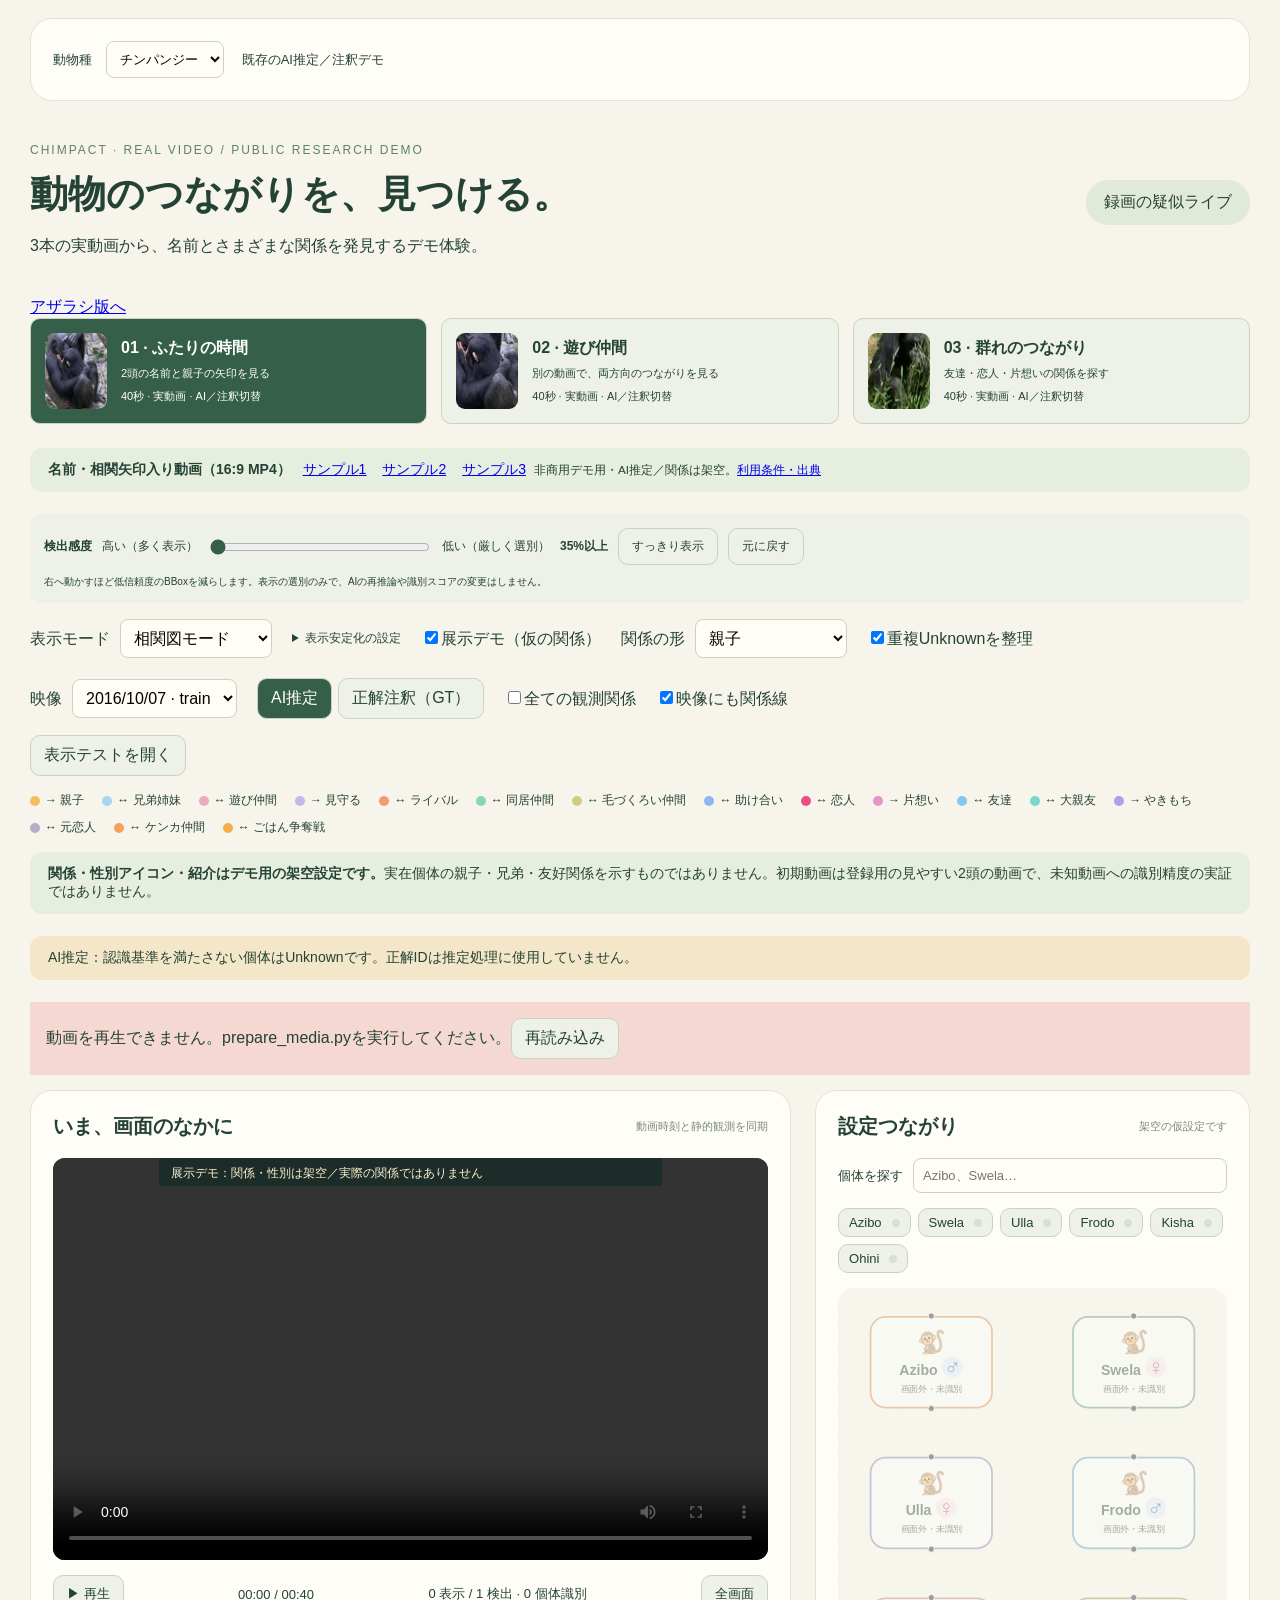
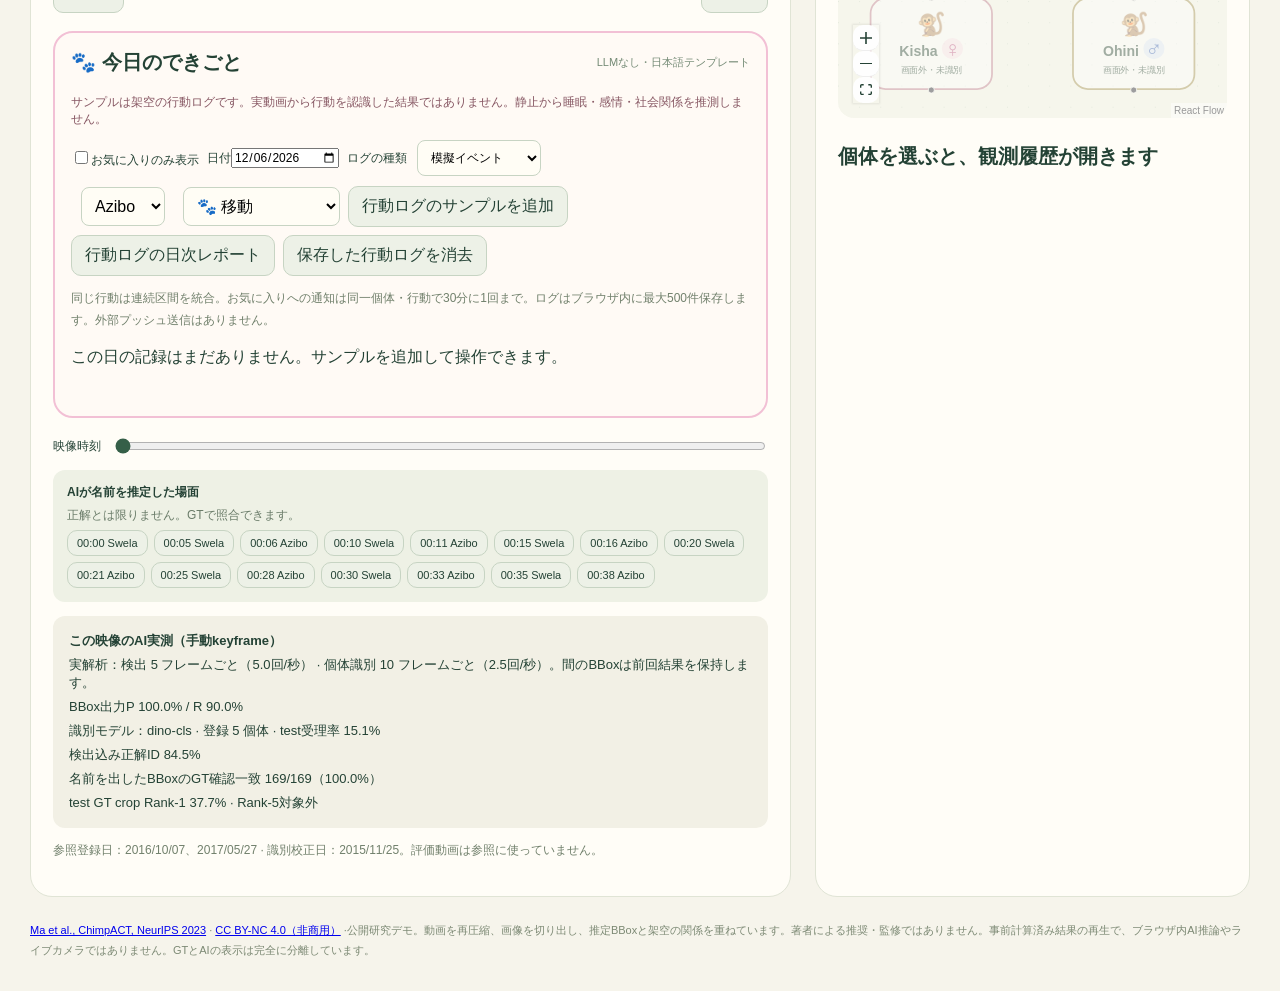
==== commit 6bc08240: "codex(demo): fix fictional links to IDs and hide all box outlines" ====
--- a/index.html
+++ b/index.html
@@ -4,7 +4,7 @@
     <meta charset="UTF-8" />
     <meta name="viewport" content="width=device-width, initial-scale=1.0" />
     <title>動物のつながり — 実映像検証</title>
-    <script type="module" crossorigin src="./assets/index-K7P9pAMS.js"></script>
+  <script type="module" crossorigin src="./assets/index-BCl3VsVy.js"></script>
     <link rel="stylesheet" crossorigin href="./assets/index-D5r33qKE.css">
   </head>
   <body>
